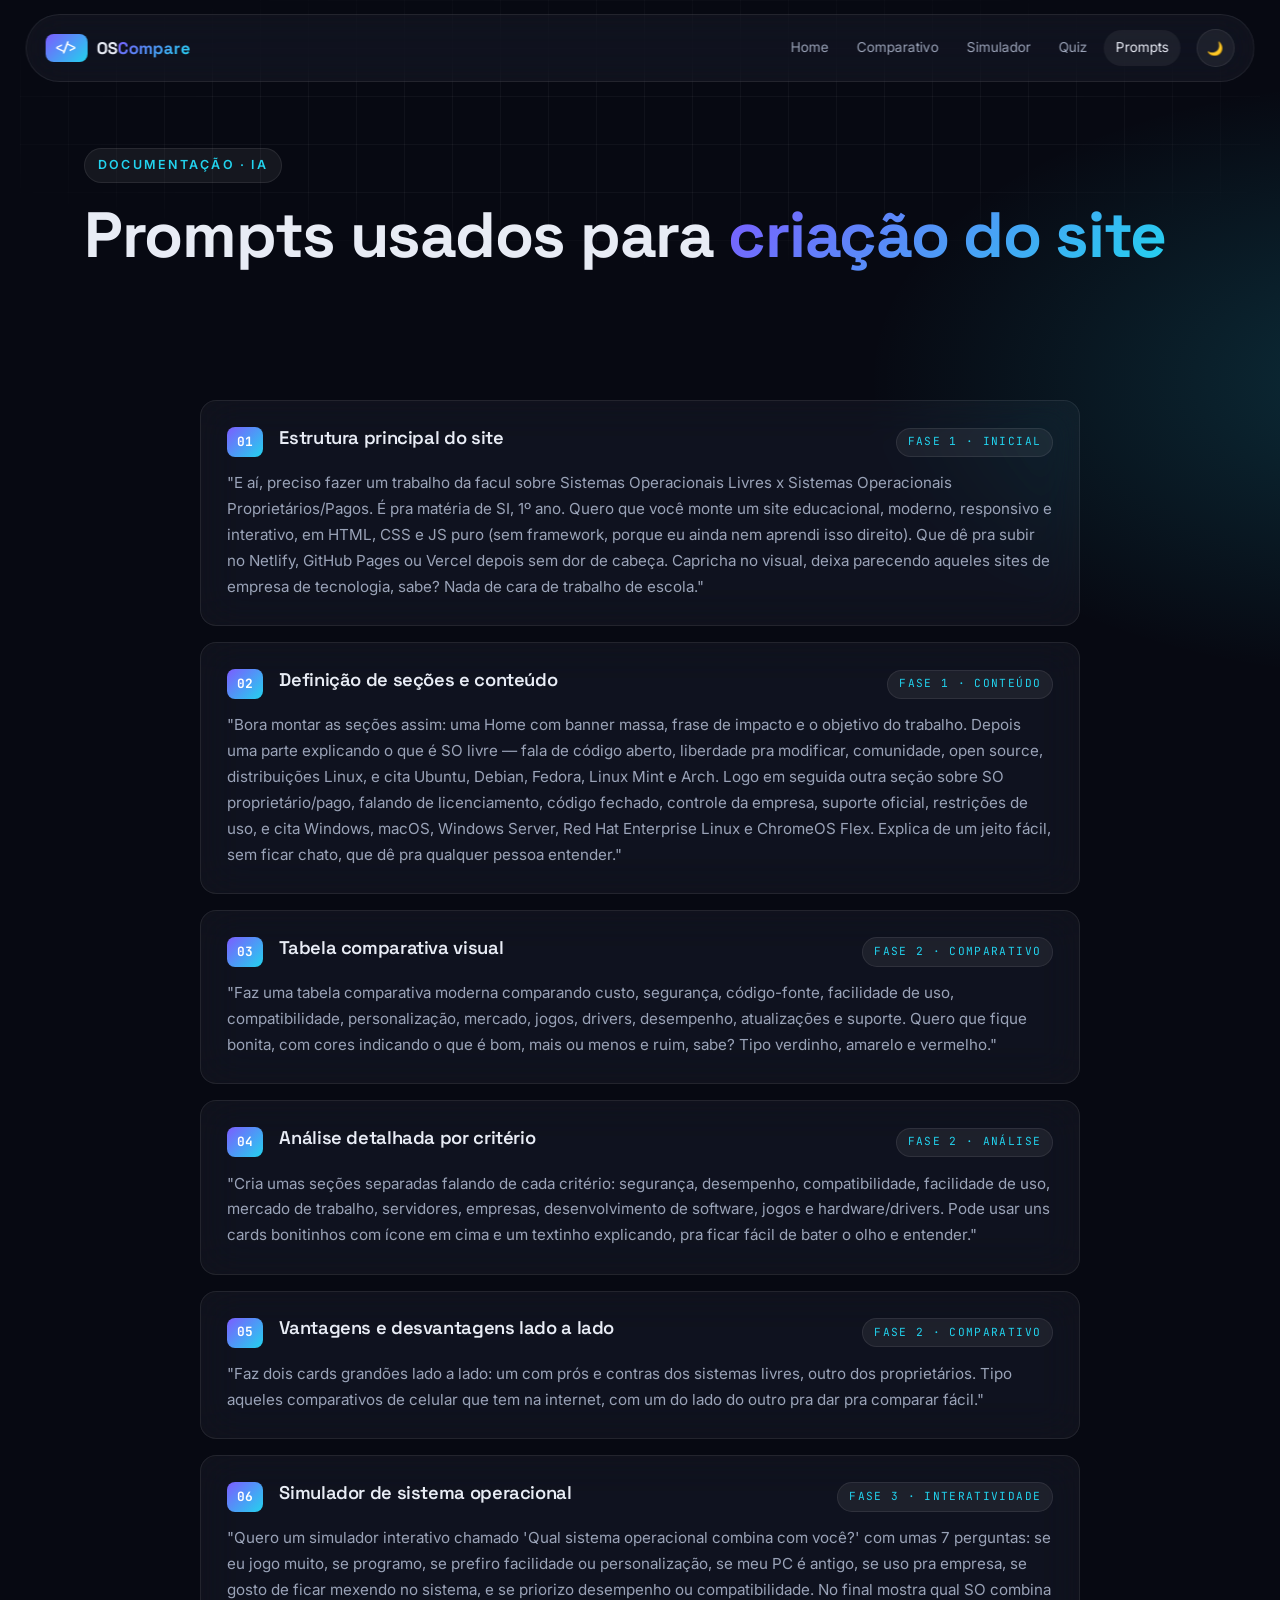
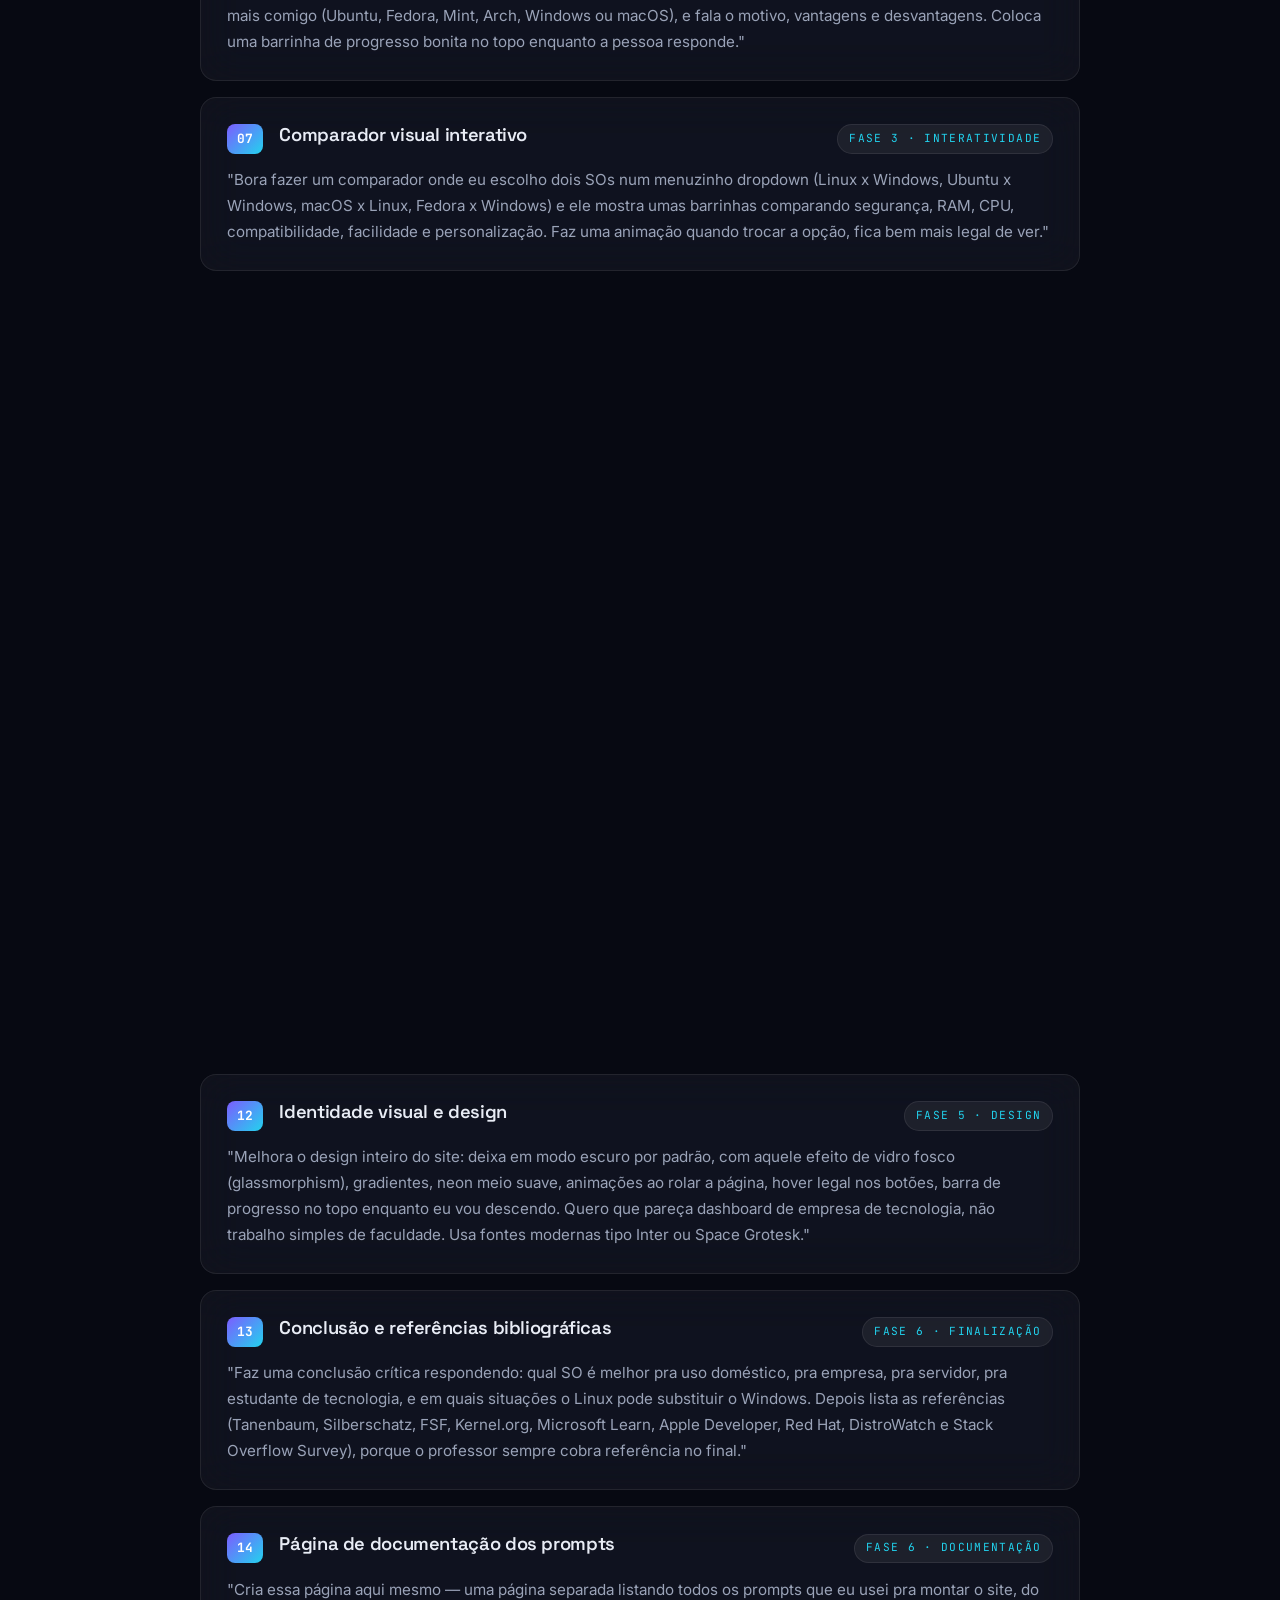
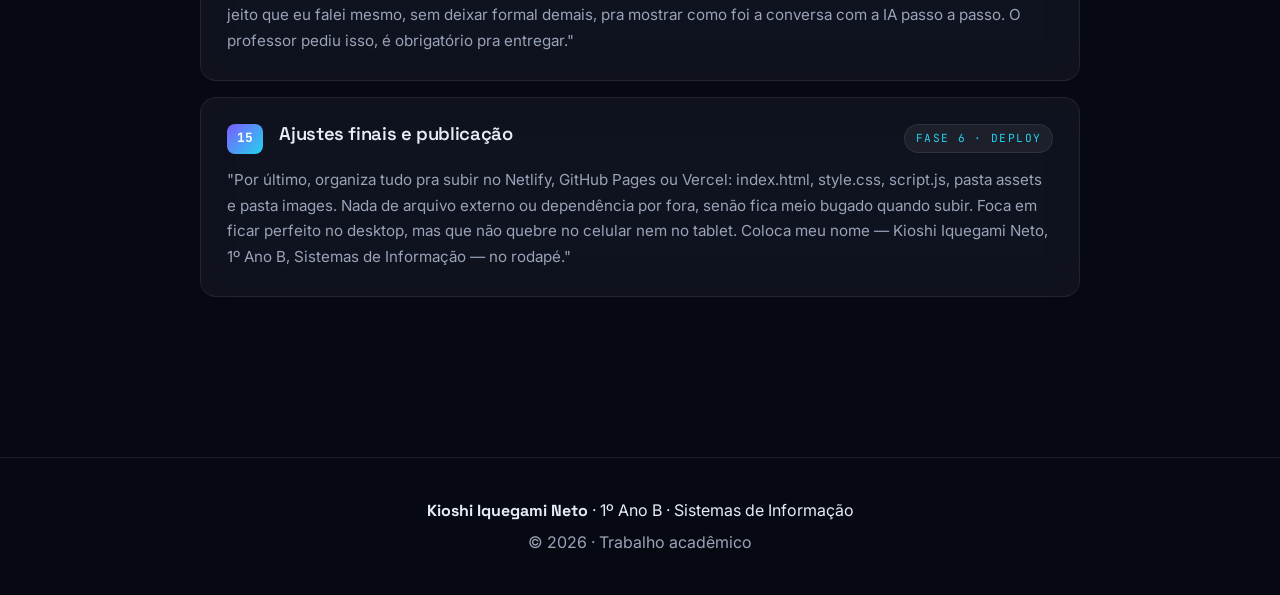
==== prompts.html @ 72eb6aa1 "Add files via upload" ====
<!DOCTYPE html>
<html lang="pt-BR">
<head>
<meta charset="UTF-8" />
<meta name="viewport" content="width=device-width, initial-scale=1.0" />
<title>Prompts utilizados — Kioshi Iquegami Neto</title>
<meta name="description" content="Prompts utilizados para gerar o site com IA — trabalho acadêmico de Sistemas de Informação." />
<link href="https://fonts.googleapis.com/css2?family=Inter:wght@400;500;600;700&family=Space+Grotesk:wght@500;700&family=JetBrains+Mono:wght@400;600&display=swap" rel="stylesheet">
<link rel="stylesheet" href="style.css" />
</head>
<body>
<div id="scrollProgress"></div>

<header class="navbar glass">
  <a href="index.html" class="logo"><span class="logo-mark">&lt;/&gt;</span> <span>OS<span class="grad">Compare</span></span></a>
  <nav class="nav-links">
    <a href="index.html#home">Home</a>
    <a href="index.html#comparativo">Comparativo</a>
    <a href="index.html#simulador">Simulador</a>
    <a href="index.html#quiz">Quiz</a>
    <a href="prompts.html" class="active">Prompts</a>
  </nav>
  <button id="themeToggle" class="theme-toggle">🌙</button>
</header>

<section class="hero short">
  <div class="hero-bg"></div>
  <div class="hero-grid"></div>
  <div class="hero-content reveal">
    <span class="eyebrow">Documentação · IA</span>
    <h1>Prompts usados para <span class="grad">criação do site</span></h1>
  </div>
</section>

<section class="section">
  <div class="prompts-list">

    <article class="card glass reveal">
      <div class="p-head"><span class="p-num">01</span><h3>Estrutura principal do site</h3><span class="p-tag">Fase 1 · Inicial</span></div>
      <p>"E aí, preciso fazer um trabalho da facul sobre Sistemas Operacionais Livres x Sistemas Operacionais Proprietários/Pagos. É pra matéria de SI, 1º ano. Quero que você monte um site educacional, moderno, responsivo e interativo, em HTML, CSS e JS puro (sem framework, porque eu ainda nem aprendi isso direito). Que dê pra subir no Netlify, GitHub Pages ou Vercel depois sem dor de cabeça. Capricha no visual, deixa parecendo aqueles sites de empresa de tecnologia, sabe? Nada de cara de trabalho de escola."</p>
    </article>

    <article class="card glass reveal">
      <div class="p-head"><span class="p-num">02</span><h3>Definição de seções e conteúdo</h3><span class="p-tag">Fase 1 · Conteúdo</span></div>
      <p>"Bora montar as seções assim: uma Home com banner massa, frase de impacto e o objetivo do trabalho. Depois uma parte explicando o que é SO livre — fala de código aberto, liberdade pra modificar, comunidade, open source, distribuições Linux, e cita Ubuntu, Debian, Fedora, Linux Mint e Arch. Logo em seguida outra seção sobre SO proprietário/pago, falando de licenciamento, código fechado, controle da empresa, suporte oficial, restrições de uso, e cita Windows, macOS, Windows Server, Red Hat Enterprise Linux e ChromeOS Flex. Explica de um jeito fácil, sem ficar chato, que dê pra qualquer pessoa entender."</p>
    </article>

    <article class="card glass reveal">
      <div class="p-head"><span class="p-num">03</span><h3>Tabela comparativa visual</h3><span class="p-tag">Fase 2 · Comparativo</span></div>
      <p>"Faz uma tabela comparativa moderna comparando custo, segurança, código-fonte, facilidade de uso, compatibilidade, personalização, mercado, jogos, drivers, desempenho, atualizações e suporte. Quero que fique bonita, com cores indicando o que é bom, mais ou menos e ruim, sabe? Tipo verdinho, amarelo e vermelho."</p>
    </article>

    <article class="card glass reveal">
      <div class="p-head"><span class="p-num">04</span><h3>Análise detalhada por critério</h3><span class="p-tag">Fase 2 · Análise</span></div>
      <p>"Cria umas seções separadas falando de cada critério: segurança, desempenho, compatibilidade, facilidade de uso, mercado de trabalho, servidores, empresas, desenvolvimento de software, jogos e hardware/drivers. Pode usar uns cards bonitinhos com ícone em cima e um textinho explicando, pra ficar fácil de bater o olho e entender."</p>
    </article>

    <article class="card glass reveal">
      <div class="p-head"><span class="p-num">05</span><h3>Vantagens e desvantagens lado a lado</h3><span class="p-tag">Fase 2 · Comparativo</span></div>
      <p>"Faz dois cards grandões lado a lado: um com prós e contras dos sistemas livres, outro dos proprietários. Tipo aqueles comparativos de celular que tem na internet, com um do lado do outro pra dar pra comparar fácil."</p>
    </article>

    <article class="card glass reveal">
      <div class="p-head"><span class="p-num">06</span><h3>Simulador de sistema operacional</h3><span class="p-tag">Fase 3 · Interatividade</span></div>
      <p>"Quero um simulador interativo chamado 'Qual sistema operacional combina com você?' com umas 7 perguntas: se eu jogo muito, se programo, se prefiro facilidade ou personalização, se meu PC é antigo, se uso pra empresa, se gosto de ficar mexendo no sistema, e se priorizo desempenho ou compatibilidade. No final mostra qual SO combina mais comigo (Ubuntu, Fedora, Mint, Arch, Windows ou macOS), e fala o motivo, vantagens e desvantagens. Coloca uma barrinha de progresso bonita no topo enquanto a pessoa responde."</p>
    </article>

    <article class="card glass reveal">
      <div class="p-head"><span class="p-num">07</span><h3>Comparador visual interativo</h3><span class="p-tag">Fase 3 · Interatividade</span></div>
      <p>"Bora fazer um comparador onde eu escolho dois SOs num menuzinho dropdown (Linux x Windows, Ubuntu x Windows, macOS x Linux, Fedora x Windows) e ele mostra umas barrinhas comparando segurança, RAM, CPU, compatibilidade, facilidade e personalização. Faz uma animação quando trocar a opção, fica bem mais legal de ver."</p>
    </article>

    <article class="card glass reveal">
      <div class="p-head"><span class="p-num">08</span><h3>Quiz de conhecimentos</h3><span class="p-tag">Fase 3 · Gamificação</span></div>
      <p>"Faz um quiz com perguntas sobre Linux, Windows, macOS, código aberto, servidores e segurança. Quando eu errar, fica vermelho; quando acertar, fica verde. No final mostra a pontuação automática. Coloca também uma barra de progresso pra eu saber em qual pergunta eu tô."</p>
    </article>

    <article class="card glass reveal">
      <div class="p-head"><span class="p-num">09</span><h3>Benchmark visual de desempenho</h3><span class="p-tag">Fase 4 · Dados</span></div>
      <p>"Quero uns gráficos modernos comparando consumo de RAM, uso de CPU, e um gráfico de radar com várias categorias (leveza, segurança, compatibilidade, personalização, jogos, facilidade) entre Linux, Windows e macOS. Pode fazer no canvas mesmo, sem precisar instalar nenhuma biblioteca, porque se não dá ruim na hora de subir."</p>
    </article>

    <article class="card glass reveal">
      <div class="p-head"><span class="p-num">10</span><h3>Linha do tempo histórica</h3><span class="p-tag">Fase 4 · História</span></div>
      <p>"Faz uma timeline (linha do tempo) animada mostrando UNIX em 1969, MS-DOS, Mac OS, Windows 1.0, Linux em 1991, Debian, Mac OS X, Ubuntu, Windows 10, Apple Silicon e o Steam Deck. Deixa estilo dashboard moderno, com uns cards explicando cada época pra ficar mais didático e parecer aulinha mesmo."</p>
    </article>

    <article class="card glass reveal">
      <div class="p-head"><span class="p-num">11</span><h3>Terminal Linux simulado</h3><span class="p-tag">Fase 4 · Imersão</span></div>
      <p>"Coloca um terminal estilizado, com aqueles 3 bolinhas em cima (vermelho, amarelo, verde, igual o do Mac), e simula uns comandos rodando sozinhos tipo whoami, uname -a, ls, free -h e uptime. Cursor piscando pra ficar realista. E embaixo escreve um guia rapidinho explicando o que cada comando faz, porque quem nunca usou Linux não vai entender nada."</p>
    </article>

    <article class="card glass reveal">
      <div class="p-head"><span class="p-num">12</span><h3>Identidade visual e design</h3><span class="p-tag">Fase 5 · Design</span></div>
      <p>"Melhora o design inteiro do site: deixa em modo escuro por padrão, com aquele efeito de vidro fosco (glassmorphism), gradientes, neon meio suave, animações ao rolar a página, hover legal nos botões, barra de progresso no topo enquanto eu vou descendo. Quero que pareça dashboard de empresa de tecnologia, não trabalho simples de faculdade. Usa fontes modernas tipo Inter ou Space Grotesk."</p>
    </article>

    <article class="card glass reveal">
      <div class="p-head"><span class="p-num">13</span><h3>Conclusão e referências bibliográficas</h3><span class="p-tag">Fase 6 · Finalização</span></div>
      <p>"Faz uma conclusão crítica respondendo: qual SO é melhor pra uso doméstico, pra empresa, pra servidor, pra estudante de tecnologia, e em quais situações o Linux pode substituir o Windows. Depois lista as referências (Tanenbaum, Silberschatz, FSF, Kernel.org, Microsoft Learn, Apple Developer, Red Hat, DistroWatch e Stack Overflow Survey), porque o professor sempre cobra referência no final."</p>
    </article>

    <article class="card glass reveal">
      <div class="p-head"><span class="p-num">14</span><h3>Página de documentação dos prompts</h3><span class="p-tag">Fase 6 · Documentação</span></div>
      <p>"Cria essa página aqui mesmo — uma página separada listando todos os prompts que eu usei pra montar o site, do jeito que eu falei mesmo, sem deixar formal demais, pra mostrar como foi a conversa com a IA passo a passo. O professor pediu isso, é obrigatório pra entregar."</p>
    </article>

    <article class="card glass reveal">
      <div class="p-head"><span class="p-num">15</span><h3>Ajustes finais e publicação</h3><span class="p-tag">Fase 6 · Deploy</span></div>
      <p>"Por último, organiza tudo pra subir no Netlify, GitHub Pages ou Vercel: index.html, style.css, script.js, pasta assets e pasta images. Nada de arquivo externo ou dependência por fora, senão fica meio bugado quando subir. Foca em ficar perfeito no desktop, mas que não quebre no celular nem no tablet. Coloca meu nome — Kioshi Iquegami Neto, 1º Ano B, Sistemas de Informação — no rodapé."</p>
    </article>

  </div>
</section>

<footer class="footer">
  <div><strong>Kioshi Iquegami Neto</strong> · 1º Ano B · Sistemas de Informação</div>
  <div class="muted">© 2026 · Trabalho acadêmico</div>
</footer>

<script src="script.js"></script>
</body>
</html>
---- style.css ----
/* ========== RESET + TOKENS ========== */
*,*::before,*::after{box-sizing:border-box;margin:0;padding:0}
html{scroll-behavior:smooth}
:root{
  --bg:#070912;
  --bg-2:#0c1124;
  --surface:rgba(255,255,255,0.04);
  --surface-2:rgba(255,255,255,0.06);
  --border:rgba(255,255,255,0.08);
  --text:#e8ecf5;
  --muted:#9aa3b8;
  --primary:#7c5cff;
  --primary-2:#a78bfa;
  --accent:#22d3ee;
  --accent-2:#06b6d4;
  --ok:#10b981;
  --bad:#ef4444;
  --mid:#f59e0b;
  --grad-1:linear-gradient(135deg,#7c5cff 0%,#22d3ee 100%);
  --grad-2:linear-gradient(135deg,#22d3ee 0%,#10b981 100%);
  --grad-warn:linear-gradient(135deg,#f59e0b 0%,#ef4444 100%);
  --shadow:0 20px 60px -20px rgba(124,92,255,.35);
  --radius:16px;
  --maxw:1240px;
  --nav-h:68px;
}
[data-theme="light"]{
  --bg:#f6f7fb;
  --bg-2:#eef0f8;
  --surface:rgba(255,255,255,0.7);
  --surface-2:rgba(255,255,255,0.85);
  --border:rgba(15,23,42,0.08);
  --text:#0f172a;
  --muted:#475569;
  --shadow:0 20px 60px -20px rgba(124,92,255,.25);
}

body{
  font-family:'Inter',system-ui,-apple-system,sans-serif;
  background:var(--bg);
  color:var(--text);
  min-height:100vh;
  overflow-x:hidden;
  line-height:1.6;
  background-image:
    radial-gradient(1200px 600px at 10% -10%, rgba(124,92,255,.25), transparent 60%),
    radial-gradient(900px 500px at 110% 10%, rgba(34,211,238,.18), transparent 60%),
    radial-gradient(700px 500px at 50% 110%, rgba(167,139,250,.18), transparent 60%);
}

h1,h2,h3,h4{font-family:'Space Grotesk',sans-serif;letter-spacing:-.02em;line-height:1.15}
h1{font-size:clamp(2.2rem,5vw,4rem);font-weight:700}
h2{font-size:clamp(1.6rem,3vw,2.6rem);font-weight:700}
h3{font-size:1.2rem;font-weight:600}
a{color:inherit;text-decoration:none}
button{font-family:inherit;cursor:pointer;border:0;background:none;color:inherit}
.muted{color:var(--muted)}
.grad{background:var(--grad-1);-webkit-background-clip:text;background-clip:text;color:transparent}
.grad2{background:var(--grad-warn);-webkit-background-clip:text;background-clip:text;color:transparent}
.x{opacity:.6;font-weight:400;margin:0 .25rem}

.glass{
  background:var(--surface);
  border:1px solid var(--border);
  backdrop-filter:blur(20px) saturate(140%);
  -webkit-backdrop-filter:blur(20px) saturate(140%);
  border-radius:var(--radius);
}

/* ========== SCROLL PROGRESS ========== */
#scrollProgress{
  position:fixed;top:0;left:0;height:3px;width:0;z-index:200;
  background:var(--grad-1);
  box-shadow:0 0 18px rgba(124,92,255,.6);
  transition:width .12s linear;
}

/* ========== NAVBAR ========== */
.navbar{
  position:fixed;top:14px;left:50%;transform:translateX(-50%);
  width:min(96%,var(--maxw));height:var(--nav-h);
  display:flex;align-items:center;gap:1rem;padding:0 1.2rem;
  z-index:100;
  border-radius:999px;
}
.logo{display:flex;align-items:center;gap:.6rem;font-weight:700;font-family:'Space Grotesk',sans-serif;font-size:1.05rem}
.logo-mark{font-family:'JetBrains Mono',monospace;background:var(--grad-1);padding:.25rem .55rem;border-radius:8px;color:#fff;font-size:.8rem}
.nav-links{display:flex;gap:.25rem;margin-left:auto;flex-wrap:wrap}
.nav-links a{
  padding:.45rem .75rem;border-radius:999px;font-size:.85rem;color:var(--muted);
  transition:all .2s ease;
}
.nav-links a:hover,.nav-links a.active{background:var(--surface-2);color:var(--text)}
.theme-toggle{
  width:38px;height:38px;border-radius:50%;
  background:var(--surface-2);border:1px solid var(--border);
  display:flex;align-items:center;justify-content:center;
  transition:transform .25s ease;
}
.theme-toggle:hover{transform:rotate(20deg) scale(1.05)}
.menu-toggle{display:none}

/* ========== BUTTONS ========== */
.btn{
  display:inline-flex;align-items:center;gap:.5rem;
  padding:.85rem 1.4rem;border-radius:999px;font-weight:600;font-size:.95rem;
  transition:all .25s ease;cursor:pointer;border:1px solid transparent;
}
.btn-primary{background:var(--grad-1);color:#fff;box-shadow:var(--shadow)}
.btn-primary:hover{transform:translateY(-2px);box-shadow:0 25px 50px -15px rgba(124,92,255,.55)}
.btn-ghost{background:var(--surface);border-color:var(--border);color:var(--text)}
.btn-ghost:hover{background:var(--surface-2);transform:translateY(-2px)}

/* ========== HERO ========== */
.hero{
  position:relative;min-height:100vh;
  padding:calc(var(--nav-h) + 80px) 5% 4rem;
  display:grid;grid-template-columns:1.2fr .8fr;gap:3rem;align-items:center;
  max-width:var(--maxw);margin:0 auto;
}
.hero.short{min-height:auto;padding-bottom:2rem;display:block}
.hero-bg,.hero-grid{position:absolute;inset:0;pointer-events:none;z-index:-1}
.hero-grid{
  background-image:
    linear-gradient(rgba(255,255,255,.04) 1px,transparent 1px),
    linear-gradient(90deg,rgba(255,255,255,.04) 1px,transparent 1px);
  background-size:48px 48px;
  mask-image:radial-gradient(60% 50% at 50% 40%, #000 60%, transparent 100%);
}
.eyebrow{
  display:inline-block;font-size:.78rem;font-weight:600;letter-spacing:.18em;text-transform:uppercase;
  padding:.4rem .8rem;border-radius:999px;
  background:var(--surface-2);border:1px solid var(--border);color:var(--accent);
  margin-bottom:1rem;
}
.subtitle{color:var(--muted);font-size:1.1rem;max-width:60ch;margin:1.2rem 0 1.8rem}
.hero-cta{display:flex;gap:.8rem;flex-wrap:wrap;margin-bottom:2.5rem}
.hero-stats{display:grid;grid-template-columns:repeat(3,1fr);gap:1.2rem;max-width:540px}
.hero-stats div{padding:.4rem 0}
.hero-stats strong{display:block;font-family:'Space Grotesk',sans-serif;font-size:1.6rem;background:var(--grad-1);-webkit-background-clip:text;background-clip:text;color:transparent}
.hero-stats span{font-size:.78rem;color:var(--muted)}

.hero-card{padding:1.2rem;animation:float 6s ease-in-out infinite}
@keyframes float{0%,100%{transform:translateY(0)}50%{transform:translateY(-12px)}}
.term-mini .dots{display:flex;gap:.4rem;margin-bottom:.8rem}
.term-mini .dots span{width:12px;height:12px;border-radius:50%}
.term-mini .dots span:nth-child(1){background:#ff5f56}
.term-mini .dots span:nth-child(2){background:#ffbd2e}
.term-mini .dots span:nth-child(3){background:#27c93f}
.term-mini pre{font-family:'JetBrains Mono',monospace;font-size:.85rem;line-height:1.7;color:#cbd5e1}
.prompt{color:#22d3ee}
.path{color:#a78bfa}
.out{color:#94a3b8;display:block;padding-left:0}
.caret{display:inline-block;width:8px;background:#22d3ee;color:transparent;animation:blink 1s infinite}
@keyframes blink{50%{opacity:0}}

/* ========== SECTIONS ========== */
.section{
  position:relative;
  padding:6rem 5%;
  max-width:var(--maxw);margin:0 auto;
}
.section.alt{
  max-width:none;
  margin:0;
  padding-left:max(5%,calc((100vw - var(--maxw))/2 + 5%));
  padding-right:max(5%,calc((100vw - var(--maxw))/2 + 5%));
  background:linear-gradient(180deg,transparent,rgba(124,92,255,.04),transparent);
}
.section-head{text-align:center;margin-bottom:3rem;max-width:780px;margin-left:auto;margin-right:auto}
.section-head p{color:var(--muted);margin-top:.8rem}

/* ========== CARDS GRIDS ========== */
.cards-3,.cards-4{display:grid;gap:1.2rem}
.cards-3{grid-template-columns:repeat(auto-fit,minmax(280px,1fr))}
.cards-4{grid-template-columns:repeat(auto-fit,minmax(230px,1fr))}
.card{
  padding:1.6rem;border-radius:var(--radius);
  background:var(--surface);border:1px solid var(--border);
  transition:all .3s ease;
  position:relative;overflow:hidden;
}
.card::before{
  content:"";position:absolute;inset:0;border-radius:var(--radius);padding:1px;
  background:linear-gradient(135deg,transparent,rgba(124,92,255,.4),transparent 70%);
  -webkit-mask:linear-gradient(#000,#000) content-box,linear-gradient(#000,#000);
  -webkit-mask-composite:xor;mask-composite:exclude;
  opacity:0;transition:opacity .3s ease;
}
.card:hover{transform:translateY(-6px);box-shadow:var(--shadow)}
.card:hover::before{opacity:1}
.card h3{margin-bottom:.6rem}
.card p{color:var(--muted);font-size:.95rem}

.icon{width:44px;height:44px;border-radius:12px;margin-bottom:.9rem;
  display:flex;align-items:center;justify-content:center;
  background:var(--grad-1);box-shadow:0 8px 24px -8px rgba(124,92,255,.6);
  position:relative;
}
.icon::after{content:"";width:20px;height:20px;background:#fff;mask-size:contain;mask-repeat:no-repeat;mask-position:center;-webkit-mask-size:contain;-webkit-mask-repeat:no-repeat;-webkit-mask-position:center}
.icon-code::after{-webkit-mask-image:url("data:image/svg+xml;utf8,<svg xmlns='http://www.w3.org/2000/svg' viewBox='0 0 24 24' fill='none' stroke='%23fff' stroke-width='2'><polyline points='16 18 22 12 16 6'/><polyline points='8 6 2 12 8 18'/></svg>");mask-image:url("data:image/svg+xml;utf8,<svg xmlns='http://www.w3.org/2000/svg' viewBox='0 0 24 24' fill='none' stroke='%23fff' stroke-width='2'><polyline points='16 18 22 12 16 6'/><polyline points='8 6 2 12 8 18'/></svg>")}
.icon-mod::after{-webkit-mask-image:url("data:image/svg+xml;utf8,<svg xmlns='http://www.w3.org/2000/svg' viewBox='0 0 24 24' fill='none' stroke='%23fff' stroke-width='2'><path d='M12 20h9'/><path d='M16.5 3.5a2.121 2.121 0 0 1 3 3L7 19l-4 1 1-4Z'/></svg>");mask-image:url("data:image/svg+xml;utf8,<svg xmlns='http://www.w3.org/2000/svg' viewBox='0 0 24 24' fill='none' stroke='%23fff' stroke-width='2'><path d='M12 20h9'/><path d='M16.5 3.5a2.121 2.121 0 0 1 3 3L7 19l-4 1 1-4Z'/></svg>")}
.icon-com::after{-webkit-mask-image:url("data:image/svg+xml;utf8,<svg xmlns='http://www.w3.org/2000/svg' viewBox='0 0 24 24' fill='none' stroke='%23fff' stroke-width='2'><circle cx='9' cy='7' r='4'/><path d='M3 21v-2a4 4 0 0 1 4-4h4a4 4 0 0 1 4 4v2'/><circle cx='17' cy='7' r='4'/></svg>");mask-image:url("data:image/svg+xml;utf8,<svg xmlns='http://www.w3.org/2000/svg' viewBox='0 0 24 24' fill='none' stroke='%23fff' stroke-width='2'><circle cx='9' cy='7' r='4'/><path d='M3 21v-2a4 4 0 0 1 4-4h4a4 4 0 0 1 4 4v2'/><circle cx='17' cy='7' r='4'/></svg>")}
.icon-distro::after{-webkit-mask-image:url("data:image/svg+xml;utf8,<svg xmlns='http://www.w3.org/2000/svg' viewBox='0 0 24 24' fill='none' stroke='%23fff' stroke-width='2'><rect x='3' y='3' width='7' height='7'/><rect x='14' y='3' width='7' height='7'/><rect x='3' y='14' width='7' height='7'/><rect x='14' y='14' width='7' height='7'/></svg>");mask-image:url("data:image/svg+xml;utf8,<svg xmlns='http://www.w3.org/2000/svg' viewBox='0 0 24 24' fill='none' stroke='%23fff' stroke-width='2'><rect x='3' y='3' width='7' height='7'/><rect x='14' y='3' width='7' height='7'/><rect x='3' y='14' width='7' height='7'/><rect x='14' y='14' width='7' height='7'/></svg>")}
.icon-lock::after{-webkit-mask-image:url("data:image/svg+xml;utf8,<svg xmlns='http://www.w3.org/2000/svg' viewBox='0 0 24 24' fill='none' stroke='%23fff' stroke-width='2'><rect x='3' y='11' width='18' height='11' rx='2'/><path d='M7 11V7a5 5 0 0 1 10 0v4'/></svg>");mask-image:url("data:image/svg+xml;utf8,<svg xmlns='http://www.w3.org/2000/svg' viewBox='0 0 24 24' fill='none' stroke='%23fff' stroke-width='2'><rect x='3' y='11' width='18' height='11' rx='2'/><path d='M7 11V7a5 5 0 0 1 10 0v4'/></svg>")}
.icon-shield::after{-webkit-mask-image:url("data:image/svg+xml;utf8,<svg xmlns='http://www.w3.org/2000/svg' viewBox='0 0 24 24' fill='none' stroke='%23fff' stroke-width='2'><path d='M12 22s8-4 8-10V5l-8-3-8 3v7c0 6 8 10 8 10z'/></svg>");mask-image:url("data:image/svg+xml;utf8,<svg xmlns='http://www.w3.org/2000/svg' viewBox='0 0 24 24' fill='none' stroke='%23fff' stroke-width='2'><path d='M12 22s8-4 8-10V5l-8-3-8 3v7c0 6 8 10 8 10z'/></svg>")}
.icon-build::after{-webkit-mask-image:url("data:image/svg+xml;utf8,<svg xmlns='http://www.w3.org/2000/svg' viewBox='0 0 24 24' fill='none' stroke='%23fff' stroke-width='2'><rect x='3' y='3' width='18' height='18' rx='2'/><path d='M9 9h6v6H9z'/></svg>");mask-image:url("data:image/svg+xml;utf8,<svg xmlns='http://www.w3.org/2000/svg' viewBox='0 0 24 24' fill='none' stroke='%23fff' stroke-width='2'><rect x='3' y='3' width='18' height='18' rx='2'/><path d='M9 9h6v6H9z'/></svg>")}
.icon-head::after{-webkit-mask-image:url("data:image/svg+xml;utf8,<svg xmlns='http://www.w3.org/2000/svg' viewBox='0 0 24 24' fill='none' stroke='%23fff' stroke-width='2'><path d='M3 18v-6a9 9 0 0 1 18 0v6'/><path d='M21 19a2 2 0 0 1-2 2h-1v-6h3v4Z'/><path d='M3 19a2 2 0 0 0 2 2h1v-6H3v4Z'/></svg>");mask-image:url("data:image/svg+xml;utf8,<svg xmlns='http://www.w3.org/2000/svg' viewBox='0 0 24 24' fill='none' stroke='%23fff' stroke-width='2'><path d='M3 18v-6a9 9 0 0 1 18 0v6'/><path d='M21 19a2 2 0 0 1-2 2h-1v-6h3v4Z'/><path d='M3 19a2 2 0 0 0 2 2h1v-6H3v4Z'/></svg>")}

/* Distros */
.distros{display:grid;grid-template-columns:repeat(auto-fit,minmax(180px,1fr));gap:1rem;margin-top:2rem}
.distro{
  padding:1.3rem;border-radius:14px;
  background:linear-gradient(135deg,color-mix(in srgb,var(--c) 25%,transparent),transparent);
  border:1px solid color-mix(in srgb,var(--c) 35%,transparent);
  transition:all .3s ease;
}
.distro:hover{transform:translateY(-4px);background:linear-gradient(135deg,color-mix(in srgb,var(--c) 40%,transparent),transparent);box-shadow:0 15px 40px -15px var(--c)}
.distro h4{font-family:'Space Grotesk',sans-serif;font-size:1.15rem;color:var(--c);filter:brightness(1.4);margin-bottom:.3rem}
.distro p{color:var(--muted);font-size:.85rem}

/* TABLE */
.table-wrap{overflow:hidden;padding:0}
.modern-table{width:100%;border-collapse:collapse;font-size:.95rem}
.modern-table thead{background:linear-gradient(135deg,rgba(124,92,255,.15),rgba(34,211,238,.1))}
.modern-table th,.modern-table td{padding:1rem 1.2rem;text-align:left;border-bottom:1px solid var(--border)}
.modern-table th{font-family:'Space Grotesk',sans-serif;font-weight:600;font-size:.85rem;letter-spacing:.05em;text-transform:uppercase;color:var(--muted)}
.modern-table tr:last-child td{border:0}
.modern-table tr:hover td{background:var(--surface-2)}
.modern-table td.ok{color:var(--ok);font-weight:600}
.modern-table td.bad{color:var(--bad);font-weight:600}
.modern-table td.mid{color:var(--mid);font-weight:600}

/* VS */
.vs-grid{display:grid;grid-template-columns:repeat(auto-fit,minmax(360px,1fr));gap:1.5rem}
.vs-card{padding:1.8rem}
.vs-card h3{font-size:1.4rem;margin-bottom:1.2rem}
.vs-card h4{font-size:.8rem;letter-spacing:.15em;text-transform:uppercase;color:var(--muted);margin:.8rem 0 .5rem}
.vs-card ul{list-style:none}
.vs-card li{padding:.45rem 0 .45rem 1.5rem;position:relative;font-size:.95rem}
.pros li::before{content:"✓";position:absolute;left:0;color:var(--ok);font-weight:700}
.cons li::before{content:"✕";position:absolute;left:0;color:var(--bad);font-weight:700}

/* SIMULADOR */
.sim-wrap,.quiz-wrap{padding:2rem;max-width:780px;margin:0 auto}
.progress{height:6px;background:var(--surface-2);border-radius:999px;overflow:hidden;margin-bottom:2rem}
.progress > div{height:100%;background:var(--grad-1);width:0;transition:width .4s ease;box-shadow:0 0 12px rgba(124,92,255,.6)}
.sim-step h3{font-size:1.4rem;margin-bottom:1.2rem;text-align:center}
.sim-options{display:grid;gap:.7rem}
.sim-option{
  padding:1rem 1.2rem;border-radius:12px;
  background:var(--surface-2);border:1px solid var(--border);
  text-align:left;font-size:.95rem;transition:all .2s ease;
}
.sim-option:hover{border-color:var(--primary);transform:translateX(4px);background:var(--surface)}
.sim-option.selected{border-color:var(--accent);background:linear-gradient(135deg,rgba(124,92,255,.15),rgba(34,211,238,.1))}
.sim-actions{display:flex;justify-content:space-between;align-items:center;margin-top:1.8rem;flex-wrap:wrap;gap:.6rem}
.sim-result{margin-top:2rem;padding:2rem;border-radius:14px;background:linear-gradient(135deg,rgba(124,92,255,.15),rgba(34,211,238,.1));border:1px solid var(--border)}
.sim-result.hidden{display:none}
.sim-result h3{font-size:1.8rem;margin-bottom:.6rem;background:var(--grad-1);-webkit-background-clip:text;background-clip:text;color:transparent}
.sim-result h4{margin-top:1rem;font-size:.85rem;letter-spacing:.1em;text-transform:uppercase;color:var(--muted)}
.affinity{margin-top:1.5rem}
.affinity .bar{margin-bottom:.6rem}

/* COMPARADOR */
.cmp-presets{display:flex;flex-wrap:wrap;gap:.5rem;justify-content:center;margin-bottom:1.5rem}
.chip{padding:.5rem 1rem;border-radius:999px;background:var(--surface);border:1px solid var(--border);font-size:.85rem;transition:all .2s ease}
.chip:hover{background:var(--surface-2);border-color:var(--primary)}
.cmp-selects{display:grid;grid-template-columns:1fr 1fr;gap:1rem;max-width:600px;margin:0 auto 2rem}
.cmp-selects select{
  padding:.9rem 1rem;border-radius:12px;
  background:var(--surface);border:1px solid var(--border);
  color:var(--text);font-size:.95rem;font-family:inherit;
}
.cmp-grid{display:grid;grid-template-columns:repeat(auto-fit,minmax(340px,1fr));gap:1.5rem}
.cmp-card{border-radius:var(--radius);overflow:hidden;background:var(--surface);border:1px solid var(--border)}
.cmp-head{padding:1.5rem;position:relative;color:#fff}
.cmp-head::after{content:"";position:absolute;inset:0;background-image:linear-gradient(rgba(255,255,255,.06) 1px,transparent 1px),linear-gradient(90deg,rgba(255,255,255,.06) 1px,transparent 1px);background-size:24px 24px;opacity:.5}
.cmp-head b{position:relative;font-family:'Space Grotesk',sans-serif;font-size:1.8rem;display:block}
.cmp-head span{position:relative;font-size:.75rem;opacity:.9;letter-spacing:.1em;text-transform:uppercase}
.cmp-body{padding:1.3rem}
.bar{display:grid;grid-template-columns:90px 1fr 50px;align-items:center;gap:.8rem;margin-bottom:.85rem;font-size:.85rem}
.bar span{color:var(--muted)}
.bar .track{height:8px;background:var(--surface-2);border-radius:999px;overflow:hidden}
.bar .fill{height:100%;border-radius:999px;background:var(--grad-1);transition:width .8s cubic-bezier(.2,.8,.2,1)}
.bar b{text-align:right;font-family:'JetBrains Mono',monospace;font-size:.8rem;color:var(--muted)}

/* QUIZ */
.q-question{font-size:1.2rem;font-weight:600;margin-bottom:1.2rem;text-align:center}
.q-options{display:grid;gap:.7rem;margin-bottom:1.5rem}
.q-option{padding:1rem;border-radius:12px;background:var(--surface-2);border:1px solid var(--border);text-align:left;transition:all .2s ease}
.q-option:hover:not(:disabled){border-color:var(--primary);transform:translateX(4px)}
.q-option.correct{background:rgba(16,185,129,.2);border-color:var(--ok);color:var(--ok)}
.q-option.wrong{background:rgba(239,68,68,.2);border-color:var(--bad);color:var(--bad)}
.q-option:disabled{cursor:default}
#quizScore{text-align:center;font-family:'JetBrains Mono',monospace;margin-top:1rem}

/* BENCHMARK */
.bench-grid{display:grid;grid-template-columns:repeat(auto-fit,minmax(380px,1fr));gap:1.5rem;margin-bottom:2rem}
.bench-grid h3{margin-bottom:1.2rem;font-size:1.05rem}
.radar-wrap{padding:2rem;text-align:center}
.radar-wrap canvas{max-width:100%;height:auto}
.legend{display:flex;gap:1.5rem;justify-content:center;margin-top:1rem;flex-wrap:wrap;font-size:.85rem;color:var(--muted)}
.legend i{display:inline-block;width:12px;height:12px;border-radius:3px;margin-right:.4rem;vertical-align:middle}

/* TIMELINE */
.timeline{
  position:relative;padding:2rem 0;
  display:grid;gap:1rem;
}
.timeline::before{
  content:"";position:absolute;left:60px;top:0;bottom:0;width:2px;
  background:linear-gradient(180deg,var(--primary),var(--accent));
  opacity:.4;
}
.t-item{
  display:grid;grid-template-columns:120px 1fr;align-items:center;gap:1.5rem;
  padding:1rem 1.4rem 1rem 0;
  position:relative;
}
.t-item::before{
  content:"";position:absolute;left:54px;top:50%;transform:translateY(-50%);
  width:14px;height:14px;border-radius:50%;
  background:var(--grad-1);box-shadow:0 0 14px var(--primary);
}
.t-item b{font-family:'JetBrains Mono',monospace;font-size:1.1rem;color:var(--accent);text-align:left}
.t-item span{padding:1rem 1.3rem;background:var(--surface);border:1px solid var(--border);border-radius:12px;transition:all .3s ease}
.t-item:hover span{transform:translateX(6px);border-color:var(--primary)}

/* TERMINAL */
.term{padding:1.4rem;max-width:840px;margin:0 auto;font-family:'JetBrains Mono',monospace}
.term .dots{display:flex;align-items:center;gap:.4rem;margin-bottom:1rem;padding-bottom:.8rem;border-bottom:1px solid var(--border)}
.term .dots span{width:13px;height:13px;border-radius:50%}
.term .dots span:nth-child(1){background:#ff5f56}
.term .dots span:nth-child(2){background:#ffbd2e}
.term .dots span:nth-child(3){background:#27c93f}
.term .dots i{margin-left:auto;font-style:normal;color:var(--muted);font-size:.8rem}
#termOut{font-size:.9rem;line-height:1.8;min-height:300px;color:#cbd5e1;white-space:pre-wrap}
#termOut .cmd{color:#22d3ee}
#termOut .res{color:#94a3b8}

/* REFERÊNCIAS */
.refs{list-style:none;display:grid;gap:.6rem;max-width:900px;margin:0 auto}
.refs li{padding:1rem 1.2rem;background:var(--surface);border:1px solid var(--border);border-radius:12px;font-size:.92rem;transition:all .2s ease}
.refs li:hover{border-color:var(--primary);transform:translateX(4px)}
.refs em{color:var(--accent);font-style:normal;font-weight:600}
.refs span{display:block;color:var(--muted);font-family:'JetBrains Mono',monospace;font-size:.8rem;margin-top:.3rem}

/* PROMPTS */
.prompts-list{max-width:880px;margin:0 auto;display:grid;gap:1rem}
.p-head{display:flex;align-items:center;gap:1rem;margin-bottom:.8rem;flex-wrap:wrap}
.p-num{font-family:'JetBrains Mono',monospace;background:var(--grad-1);color:#fff;padding:.3rem .65rem;border-radius:8px;font-size:.8rem;font-weight:700}
.p-head h3{font-size:1.15rem}
.p-tag{
  margin-left:auto;font-family:'JetBrains Mono',monospace;font-size:.7rem;
  letter-spacing:.12em;text-transform:uppercase;color:var(--accent);
  padding:.3rem .7rem;border:1px solid var(--border);border-radius:999px;
  background:var(--surface-2);
}
.prompts-list p{color:var(--muted);line-height:1.7;font-size:.95rem}

/* TIMELINE — cards explicativos */
.timeline{max-width:980px;margin:0 auto;padding:1rem 0 1rem 0;display:grid;gap:1.1rem;position:relative}
.timeline::before{
  content:"";position:absolute;left:14px;top:0;bottom:0;width:2px;
  background:linear-gradient(180deg,var(--primary),var(--accent));
  opacity:.35;
}
.t-card{
  position:relative;margin-left:38px;
  padding:1.3rem 1.5rem;border-radius:14px;
  background:var(--surface);border:1px solid var(--border);
  transition:all .3s ease;
}
.t-card::before{
  content:"";position:absolute;left:-32px;top:1.5rem;
  width:14px;height:14px;border-radius:50%;
  background:var(--grad-1);box-shadow:0 0 14px var(--primary);
}
.t-card:hover{transform:translateX(4px);border-color:var(--primary);box-shadow:0 12px 30px -15px rgba(124,92,255,.4)}
.t-year{font-family:'JetBrains Mono',monospace;font-size:.95rem;color:var(--accent);font-weight:700;margin-bottom:.3rem;letter-spacing:.05em}
.t-card h3{margin-bottom:.5rem;font-size:1.15rem}
.t-card p{color:var(--muted);font-size:.93rem;line-height:1.7;margin-bottom:.8rem}
.t-tag{
  display:inline-block;font-family:'JetBrains Mono',monospace;font-size:.7rem;
  font-weight:700;letter-spacing:.08em;text-transform:uppercase;
  padding:.25rem .6rem;border-radius:6px;margin-right:.4rem;
}
.t-linux{background:rgba(233,84,32,.18);color:#f97316;border:1px solid rgba(233,84,32,.4)}
.t-win{background:rgba(0,120,212,.18);color:#60a5fa;border:1px solid rgba(0,120,212,.4)}
.t-mac{background:rgba(167,139,250,.18);color:#c4b5fd;border:1px solid rgba(167,139,250,.4)}
.t-unix{background:rgba(34,211,238,.15);color:#22d3ee;border:1px solid rgba(34,211,238,.4)}

/* TERMINAL GUIDE */
.term-guide{
  max-width:840px;margin:1.8rem auto 0;padding:1.6rem 1.8rem;
  background:var(--surface);border:1px solid var(--border);border-radius:14px;
}
.term-guide h3{margin-bottom:.4rem;font-size:1.15rem}
.term-guide code{
  font-family:'JetBrains Mono',monospace;font-size:.82rem;
  background:var(--surface-2);color:#22d3ee;padding:.12rem .4rem;border-radius:5px;
}
.cmd-guide{list-style:none;display:grid;gap:.75rem}
.cmd-guide li{
  display:grid;grid-template-columns:200px 1fr;gap:1rem;align-items:start;
  padding:.85rem 1rem;background:var(--surface-2);border-radius:10px;
  border:1px solid var(--border);
}
.cmd-guide li code{align-self:start}
.cmd-guide li span{color:var(--muted);font-size:.9rem;line-height:1.6}
.cmd-guide li b{color:var(--text);display:block;margin-bottom:.2rem;font-weight:600}
@media (max-width:680px){
  .cmd-guide li{grid-template-columns:1fr}
}

/* FOOTER */
.footer{
  padding:2.5rem 5%;text-align:center;
  border-top:1px solid var(--border);margin-top:4rem;
  display:flex;flex-direction:column;gap:.4rem;align-items:center;
}
.footer strong{font-family:'Space Grotesk',sans-serif}

/* REVEAL */
.reveal{opacity:0;transform:translateY(30px);transition:all .8s cubic-bezier(.2,.8,.2,1)}
.reveal.is-visible{opacity:1;transform:none}

/* RESPONSIVO */
@media (max-width:980px){
  .hero{grid-template-columns:1fr;padding-top:calc(var(--nav-h) + 60px)}
  .hero-card{order:-1}
  .nav-links{display:none;position:absolute;top:calc(100% + 8px);left:0;right:0;flex-direction:column;background:var(--bg-2);padding:1rem;border-radius:14px;border:1px solid var(--border)}
  .nav-links.open{display:flex}
  .menu-toggle{display:flex;width:38px;height:38px;border-radius:50%;background:var(--surface-2);border:1px solid var(--border);align-items:center;justify-content:center}
  .navbar{border-radius:18px}
  .cmp-selects{grid-template-columns:1fr}
  .timeline::before{left:30px}
  .t-item{grid-template-columns:80px 1fr}
  .t-item::before{left:24px}
  .hero-stats{grid-template-columns:1fr 1fr}
}
@media (max-width:560px){
  .section{padding:4rem 5%}
  .hero-stats{grid-template-columns:1fr}
  h1{font-size:2.2rem}
}
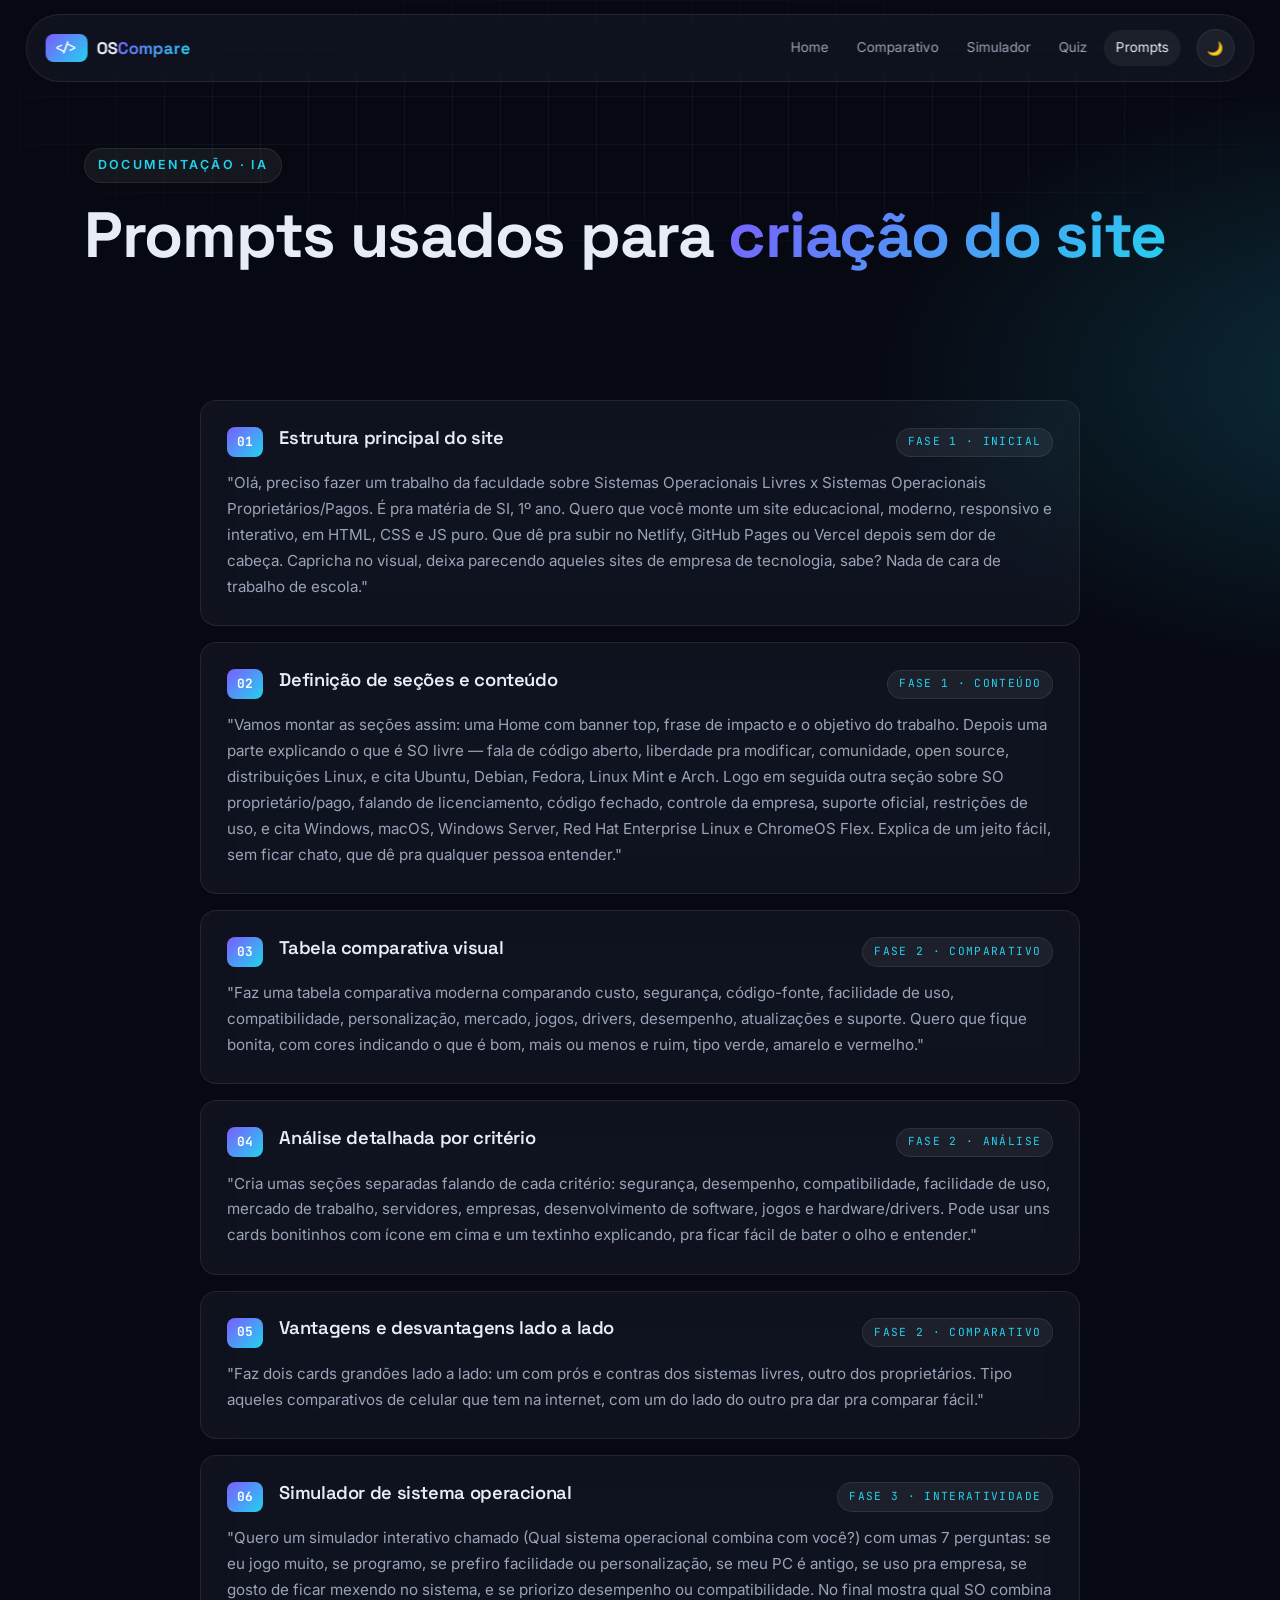
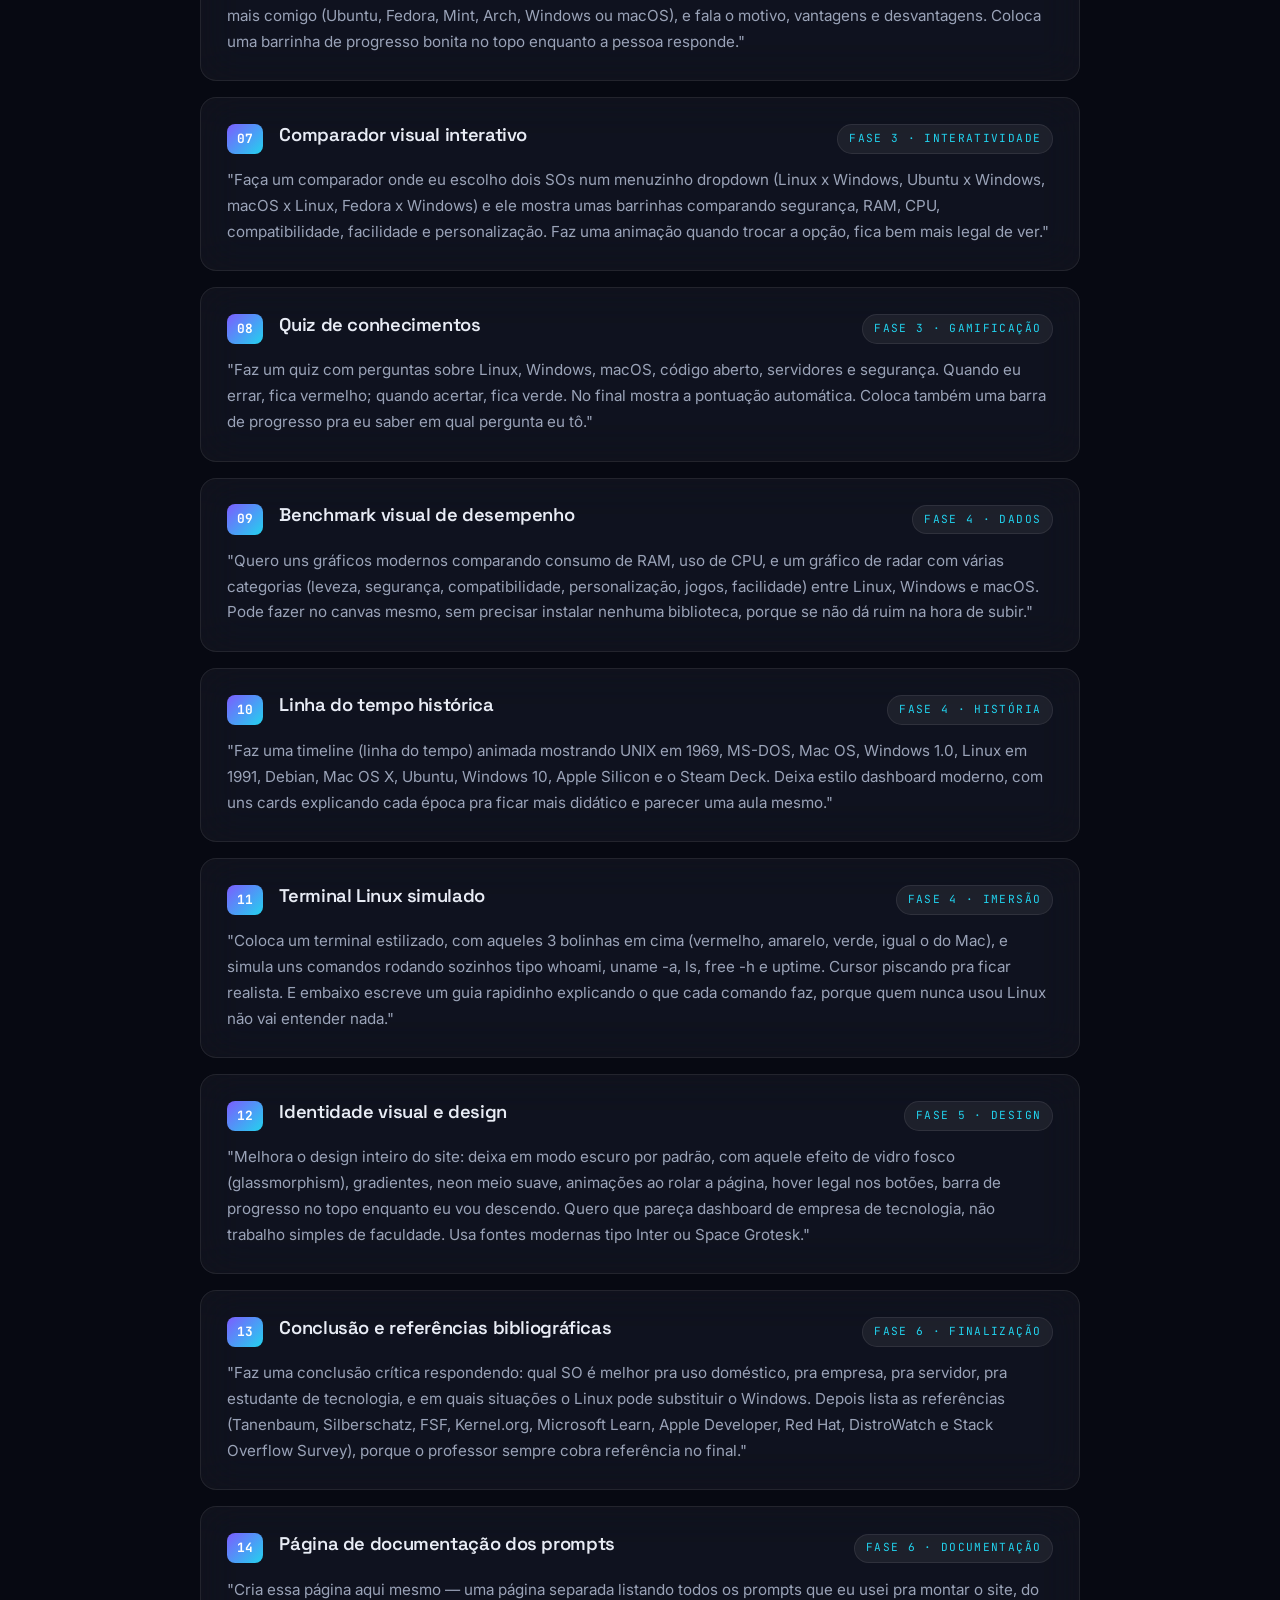
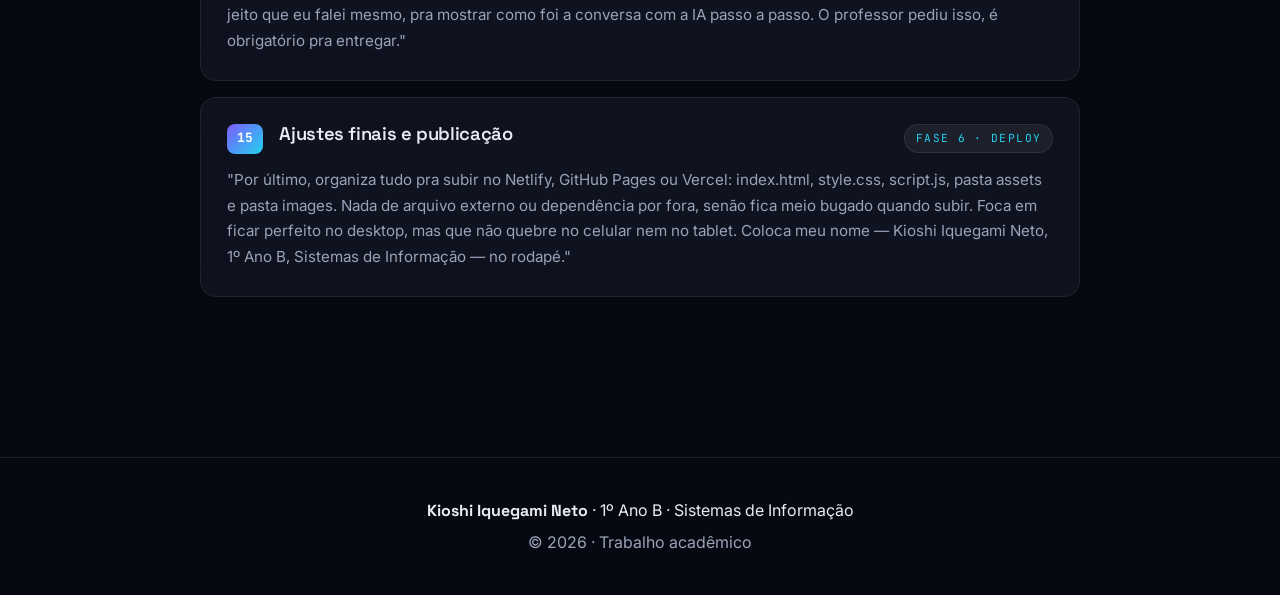
==== commit 1774ef28: "Refine text for clarity and modernity in prompts" ====
--- a/prompts.html
+++ b/prompts.html
@@ -37,17 +37,17 @@
 
     <article class="card glass reveal">
       <div class="p-head"><span class="p-num">01</span><h3>Estrutura principal do site</h3><span class="p-tag">Fase 1 · Inicial</span></div>
-      <p>"E aí, preciso fazer um trabalho da facul sobre Sistemas Operacionais Livres x Sistemas Operacionais Proprietários/Pagos. É pra matéria de SI, 1º ano. Quero que você monte um site educacional, moderno, responsivo e interativo, em HTML, CSS e JS puro (sem framework, porque eu ainda nem aprendi isso direito). Que dê pra subir no Netlify, GitHub Pages ou Vercel depois sem dor de cabeça. Capricha no visual, deixa parecendo aqueles sites de empresa de tecnologia, sabe? Nada de cara de trabalho de escola."</p>
+      <p>"Olá, preciso fazer um trabalho da faculdade sobre Sistemas Operacionais Livres x Sistemas Operacionais Proprietários/Pagos. É pra matéria de SI, 1º ano. Quero que você monte um site educacional, moderno, responsivo e interativo, em HTML, CSS e JS puro. Que dê pra subir no Netlify, GitHub Pages ou Vercel depois sem dor de cabeça. Capricha no visual, deixa parecendo aqueles sites de empresa de tecnologia, sabe? Nada de cara de trabalho de escola."</p>
     </article>
 
     <article class="card glass reveal">
       <div class="p-head"><span class="p-num">02</span><h3>Definição de seções e conteúdo</h3><span class="p-tag">Fase 1 · Conteúdo</span></div>
-      <p>"Bora montar as seções assim: uma Home com banner massa, frase de impacto e o objetivo do trabalho. Depois uma parte explicando o que é SO livre — fala de código aberto, liberdade pra modificar, comunidade, open source, distribuições Linux, e cita Ubuntu, Debian, Fedora, Linux Mint e Arch. Logo em seguida outra seção sobre SO proprietário/pago, falando de licenciamento, código fechado, controle da empresa, suporte oficial, restrições de uso, e cita Windows, macOS, Windows Server, Red Hat Enterprise Linux e ChromeOS Flex. Explica de um jeito fácil, sem ficar chato, que dê pra qualquer pessoa entender."</p>
+      <p>"Vamos montar as seções assim: uma Home com banner top, frase de impacto e o objetivo do trabalho. Depois uma parte explicando o que é SO livre — fala de código aberto, liberdade pra modificar, comunidade, open source, distribuições Linux, e cita Ubuntu, Debian, Fedora, Linux Mint e Arch. Logo em seguida outra seção sobre SO proprietário/pago, falando de licenciamento, código fechado, controle da empresa, suporte oficial, restrições de uso, e cita Windows, macOS, Windows Server, Red Hat Enterprise Linux e ChromeOS Flex. Explica de um jeito fácil, sem ficar chato, que dê pra qualquer pessoa entender."</p>
     </article>
 
     <article class="card glass reveal">
       <div class="p-head"><span class="p-num">03</span><h3>Tabela comparativa visual</h3><span class="p-tag">Fase 2 · Comparativo</span></div>
-      <p>"Faz uma tabela comparativa moderna comparando custo, segurança, código-fonte, facilidade de uso, compatibilidade, personalização, mercado, jogos, drivers, desempenho, atualizações e suporte. Quero que fique bonita, com cores indicando o que é bom, mais ou menos e ruim, sabe? Tipo verdinho, amarelo e vermelho."</p>
+      <p>"Faz uma tabela comparativa moderna comparando custo, segurança, código-fonte, facilidade de uso, compatibilidade, personalização, mercado, jogos, drivers, desempenho, atualizações e suporte. Quero que fique bonita, com cores indicando o que é bom, mais ou menos e ruim, tipo verde, amarelo e vermelho."</p>
     </article>
 
     <article class="card glass reveal">
@@ -62,12 +62,12 @@
 
     <article class="card glass reveal">
       <div class="p-head"><span class="p-num">06</span><h3>Simulador de sistema operacional</h3><span class="p-tag">Fase 3 · Interatividade</span></div>
-      <p>"Quero um simulador interativo chamado 'Qual sistema operacional combina com você?' com umas 7 perguntas: se eu jogo muito, se programo, se prefiro facilidade ou personalização, se meu PC é antigo, se uso pra empresa, se gosto de ficar mexendo no sistema, e se priorizo desempenho ou compatibilidade. No final mostra qual SO combina mais comigo (Ubuntu, Fedora, Mint, Arch, Windows ou macOS), e fala o motivo, vantagens e desvantagens. Coloca uma barrinha de progresso bonita no topo enquanto a pessoa responde."</p>
+      <p>"Quero um simulador interativo chamado (Qual sistema operacional combina com você?) com umas 7 perguntas: se eu jogo muito, se programo, se prefiro facilidade ou personalização, se meu PC é antigo, se uso pra empresa, se gosto de ficar mexendo no sistema, e se priorizo desempenho ou compatibilidade. No final mostra qual SO combina mais comigo (Ubuntu, Fedora, Mint, Arch, Windows ou macOS), e fala o motivo, vantagens e desvantagens. Coloca uma barrinha de progresso bonita no topo enquanto a pessoa responde."</p>
     </article>
 
     <article class="card glass reveal">
       <div class="p-head"><span class="p-num">07</span><h3>Comparador visual interativo</h3><span class="p-tag">Fase 3 · Interatividade</span></div>
-      <p>"Bora fazer um comparador onde eu escolho dois SOs num menuzinho dropdown (Linux x Windows, Ubuntu x Windows, macOS x Linux, Fedora x Windows) e ele mostra umas barrinhas comparando segurança, RAM, CPU, compatibilidade, facilidade e personalização. Faz uma animação quando trocar a opção, fica bem mais legal de ver."</p>
+      <p>"Faça um comparador onde eu escolho dois SOs num menuzinho dropdown (Linux x Windows, Ubuntu x Windows, macOS x Linux, Fedora x Windows) e ele mostra umas barrinhas comparando segurança, RAM, CPU, compatibilidade, facilidade e personalização. Faz uma animação quando trocar a opção, fica bem mais legal de ver."</p>
     </article>
 
     <article class="card glass reveal">
@@ -82,7 +82,7 @@
 
     <article class="card glass reveal">
       <div class="p-head"><span class="p-num">10</span><h3>Linha do tempo histórica</h3><span class="p-tag">Fase 4 · História</span></div>
-      <p>"Faz uma timeline (linha do tempo) animada mostrando UNIX em 1969, MS-DOS, Mac OS, Windows 1.0, Linux em 1991, Debian, Mac OS X, Ubuntu, Windows 10, Apple Silicon e o Steam Deck. Deixa estilo dashboard moderno, com uns cards explicando cada época pra ficar mais didático e parecer aulinha mesmo."</p>
+      <p>"Faz uma timeline (linha do tempo) animada mostrando UNIX em 1969, MS-DOS, Mac OS, Windows 1.0, Linux em 1991, Debian, Mac OS X, Ubuntu, Windows 10, Apple Silicon e o Steam Deck. Deixa estilo dashboard moderno, com uns cards explicando cada época pra ficar mais didático e parecer uma aula mesmo."</p>
     </article>
 
     <article class="card glass reveal">
@@ -102,7 +102,7 @@
 
     <article class="card glass reveal">
       <div class="p-head"><span class="p-num">14</span><h3>Página de documentação dos prompts</h3><span class="p-tag">Fase 6 · Documentação</span></div>
-      <p>"Cria essa página aqui mesmo — uma página separada listando todos os prompts que eu usei pra montar o site, do jeito que eu falei mesmo, sem deixar formal demais, pra mostrar como foi a conversa com a IA passo a passo. O professor pediu isso, é obrigatório pra entregar."</p>
+      <p>"Cria essa página aqui mesmo — uma página separada listando todos os prompts que eu usei pra montar o site, do jeito que eu falei mesmo, pra mostrar como foi a conversa com a IA passo a passo. O professor pediu isso, é obrigatório pra entregar."</p>
     </article>
 
     <article class="card glass reveal">
